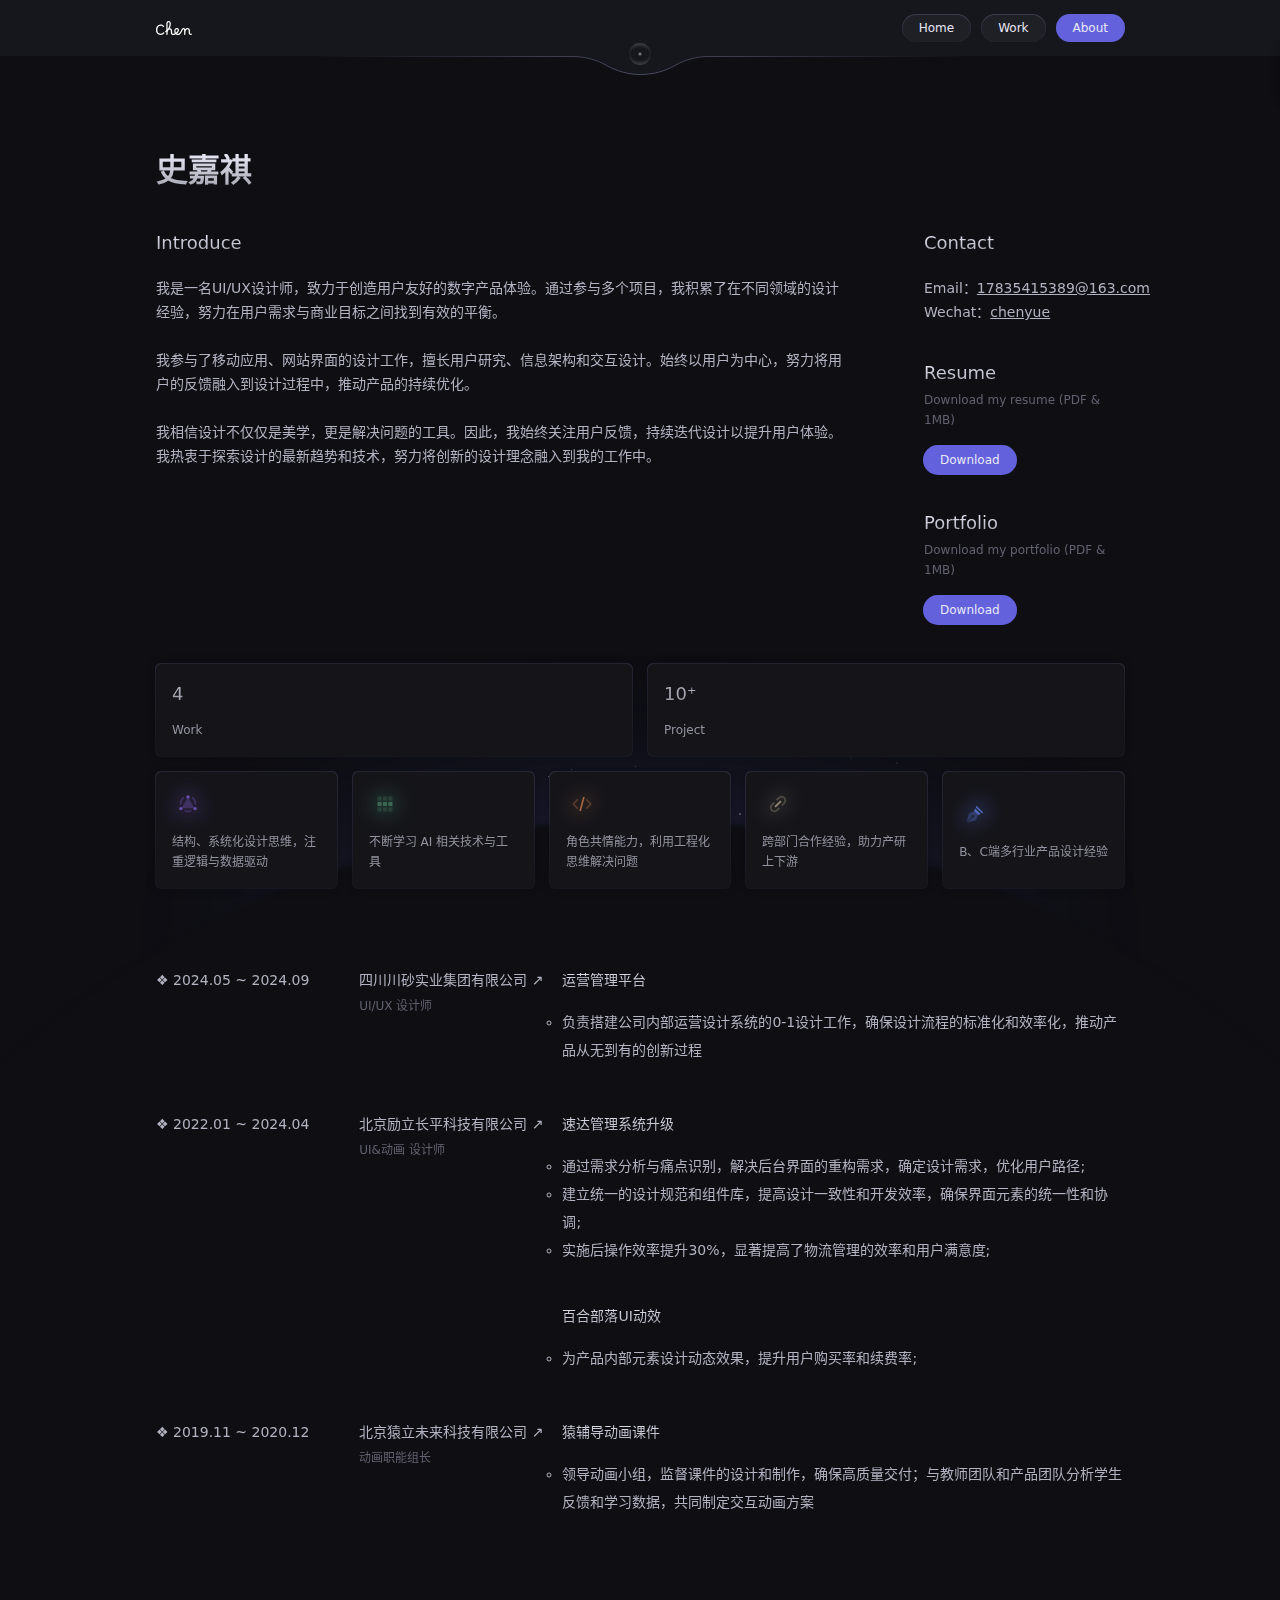
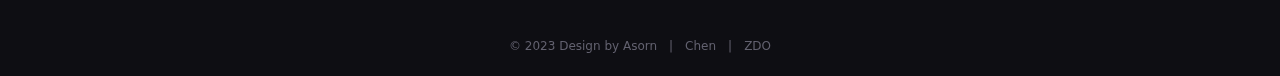
==== about.html @ e9e3e83e "test" ====
<!DOCTYPE html>
<html lang="zh-CN">
<head>
    <meta charset="UTF-8">
    <meta name="viewport" content="width=device-width, initial-scale=1.0">
    <title>Chen - About Me</title>
    <link rel="stylesheet" href="./css/style.min.css">
    <link rel="shortcut icon" href="./assets/public/favicon.svg"/>
</head>
<body>
    <div class="head">
        <div class="main">
            <a href="./index.html" class="logo"><img src="./assets/public/logo_text.svg"></a>
            <div class="menu">
                <li class="magical btn" onclick="window.location.href='./index.html'">Home</li>
                <li class="magical btn" onclick="window.location.href='./work.html'">Work</li>
                <li class="magical btn nav" onclick="window.location.href='./about.html'">About</li>
            </div>
            <div class="menu" id="menu-expand">
                <li class="magical btn skin" id="menu-expand-child"><i class="icon menu-icon"></i></li>
            </div>
            <div id="menu-panel">
                <div class="menu-panel-content">
                    <li class="magical btn" onclick="window.location.href='./index.html'">Home</li>
                    <li class="magical btn" onclick="window.location.href='./work.html'">Work</li>
                    <li class="magical btn nav" onclick="window.location.href='./about.html'">About</li>
                </div>
            </div>
        </div>
        <blockquote><img src="./assets/public/logo.svg"></blockquote>
    </div>
    <div class="about">
        <div class="about-top">
            <div class="about-name">史嘉祺</div>
            <div class="about-info">
                <div class="about-info-left">
                    <div class="about-info-title">Introduce</div>
                    <div class="introduce-desc">
                        我是一名UI/UX设计师，致力于创造用户友好的数字产品体验。通过参与多个项目，我积累了在不同领域的设计经验，努力在用户需求与商业目标之间找到有效的平衡。<br><br>
                        我参与了移动应用、网站界面的设计工作，擅长用户研究、信息架构和交互设计。始终以用户为中心，努力将用户的反馈融入到设计过程中，推动产品的持续优化。<br><br>
                        我相信设计不仅仅是美学，更是解决问题的工具。因此，我始终关注用户反馈，持续迭代设计以提升用户体验。我热衷于探索设计的最新趋势和技术，努力将创新的设计理念融入到我的工作中。 
                    </div>
                </div>
                <div class="about-info-right">
                    <div class="contact">
                        <div class="about-info-title">Contact</div>
                        <div class="contact-desc">
                            <div class="list">
                                <div class="list-label">Email：</div>
                                <div href="javascript:" class="list-value" id="email" tabindex="0" role="button"  title="点击复制邮箱">
                                    <a id="emailCopied">17835415389@163.com</a>
                                </div>
                                <span class="list-value copied">copied&nbsp;✓</span>
                            </div>
                            <div class="list">
                                <div class="list-label">Wechat：</div>
                                <div class="list-value">
                                    <a class="tooltip">chenyue
                                        <div class="tooltip-box">
                                            <img src="./assets/about/wechat.png">
                                        </div>
                                    </a>
                                </div>
                            </div>
                        </div>
                    </div>
                    <div class="resume">
                        <div class="about-info-title resume-title">Resume</div>
                        <div class="resume-desc">
                            <div class="resume-desc-helptext">Download my resume (PDF & 1MB)</div>
                            <div class="magical resume-btn"><a href="https://www.yuque.com/office/yuque/0/2024/pdf/12375012/1733299269743-a1bfbe8f-0657-4667-ba81-f5ae57a05ada.pdf?from=https%3A%2F%2Fwww.yuque.com%2Falison-cy5he%2Fao4okn%2Frye5r9c180eorf5e%2Fedit" target="_blank">Download</a></div>
                        </div>
                    </div>
                    <div class="resume">
                        <div class="about-info-title resume-title">Portfolio</div>
                        <div class="resume-desc">
                            <div class="resume-desc-helptext">Download my portfolio (PDF & 1MB)</div>
                            <div class="magical resume-btn"><a href="https://www.yuque.com/alison-cy5he/ao4okn/mdppoc4ewge6hq8s" target="_blank">Download</a></div>
                        </div>
                    </div>
                </div>
            </div>
        </div>
        <div class="about-middle">
            <div class="power">
                <div class="list-00">
                    <div class="magical power-card-number">
                        <a>
                            <div class="card-title">4</div>
                            <div class="card-text">Work</div>
                        </a>
                    </div>
                    <div class="magical power-card-number">
                        <a>
                            <div class="card-title">10⁺</div>
                            <div class="card-text">Project</div>
                        </a>
                    </div>
                </div>
                <div class="list-01">
                    <div class="magical power-card">
                        <a>
                            <div class="card-img" style="background-image: url('./assets/about/abstract.svg')"></div>
                            <div class="card-text">结构、系统化设计思维，注重逻辑与数据驱动</div>
                        </a>
                    </div>
                    <div class="magical power-card">
                        <a>
                            <div class="card-img" style="background-image: url('./assets/about/menu.svg')"></div>
                            <div class="card-text">不断学习 AI 相关技术与工具</div>
                        </a>
                    </div>
                    <div class="magical power-card">
                        <a>
                            <div class="card-img" style="background-image: url('./assets/about/code.svg')"></div>
                            <div class="card-text">角色共情能力，利用工程化思维解决问题</div>
                        </a>
                    </div>
                    <div class="magical power-card">
                        <a>
                            <div class="card-img" style="background-image: url('./assets/about/pin.svg')"></div>
                            <div class="card-text">跨部门合作经验，助力产研上下游</div>
                        </a>
                    </div>
                    <div class="magical power-card">
                        <a>
                            <div class="card-img" style="background-image: url('./assets/about/pen.svg')"></div>
                            <div class="card-text">B、C端多行业产品设计经验</div>
                        </a>
                    </div>
                </div>
            </div>
        </div>
        <div class="about-bottom">
            <div class="experience">
                <div class="item">
                    <div class="time">❖ 2024.05 ~ 2024.09</div>
                    <div class="name">
                        <div class="company"><a href="https://asorn.cn/" target="_blank">四川川砂实业集团有限公司 ↗</a></div>
                        <div class="job">UI/UX 设计师</div>
                    </div>
                    <div class="project-experience">
                        <div class="item">
                            <div class="title">运营管理平台</div>
                            <div class="desc">
                                <ul>
                                    <li>负责搭建公司内部运营设计系统的0-1设计工作，确保设计流程的标准化和效率化，推动产品从无到有的创新过程</li>
                                </ul>
                            </div>
                        </div>
                    </div>
                </div>
                <div class="item">
                    <div class="time">❖ 2022.01 ~ 2024.04</div>
                    <div class="name">
                        <div class="company"><a href="https://asorn.cn/" target="_blank">北京励立长平科技有限公司 ↗</a></div>
                        <div class="job">UI&动画 设计师</div>
                    </div>
                    <div class="project-experience">
                        <div class="item">
                            <div class="title">速达管理系统升级</div>
                            <div class="desc">
                                <ul>
                                    <li>通过需求分析与痛点识别，解决后台界面的重构需求，确定设计需求，优化用户路径;</li>
                                    <li>建立统一的设计规范和组件库，提高设计一致性和开发效率，确保界面元素的统一性和协调;</li>
                                    <li>实施后操作效率提升30%，显著提高了物流管理的效率和用户满意度;</li>
                                </ul>
                            </div>
                        </div>
                        <div class="item">
                            <div class="title">百合部落UI动效</div>
                            <div class="desc">
                                <ul>
                                    <li>为产品内部元素设计动态效果，提升用户购买率和续费率;</li>
                                </ul>
                            </div>
                        </div>
                    </div>
                </div>
                <div class="item">
                    <div class="time">❖ 2019.11 ~ 2020.12</div>
                    <div class="name">
                        <div class="company"><a href="https://asorn.cn/" target="_blank">北京猿立未来科技有限公司 ↗</a></div>
                        <div class="job">动画职能组长</div>
                    </div>
                    <div class="project-experience">
                        <div class="item">
                            <div class="title">猿辅导动画课件</div>
                            <div class="desc">
                                <ul>
                                    <li>领导动画小组，监督课件的设计和制作，确保高质量交付；与教师团队和产品团队分析学生反馈和学习数据，共同制定交互动画方案</li>
                                </ul>
                            </div>
                        </div>
                    </div>
                </div>
            </div>
        </div>
    </div>
    <div class="footer">
        <div class="copyright">
            <div>© 2023 Design by Asorn</div>
            <span>|</span>
            <div class="fillings">
                <a href="https://asorn.cn/" target="_blank">Chen</a>
            </div>
            <span>|</span>
            <div class="friends">
                <a href="https://zdo.fun/" target="_blank">ZDO</a>
            </div>
        </div>
    </div>
    <div class="widget">
        <div class="shape-light"></div>
        <div class="shape-star">
            <div class="rising-stars rising-stars-visible">
                <div style="height:1px;width:1px"></div>
                <div style="height:2px;width:2px"></div>
                <div style="height:1px;width:1px"></div>
            </div>
        </div>
        <div class="shape-earth"></div>
    </div>
</body>
<script src="./js/main.min.js"></script>
</html>
---- css/style.min.css ----
@media screen and (max-width: 768px){.about-info{flex-direction:column}.list-00,.list-01{grid-template-columns:1fr 1fr !important}.about-bottom .experience .item{grid-template-columns:none !important;grid-template-rows:1fr !important}.blog-left{display:none}.menu{display:none !important}#menu-expand{display:block !important}.hello::after{width:320px !important;height:320px !important}}@media screen and (min-width: 769px){#menu-panel{left:100vw !important}}*{border:0;margin:0;padding:0;box-sizing:border-box;list-style:none;font-size:12px;text-decoration:unset}body{background-color:#0E0E13;color:#E8E8F6;font-family:Roboto, system-ui, -apple-system, "Segoe UI", "Helvetica Neue", Arial, "Liberation Sans", sans-serif, "Apple Color Emoji", "Segoe UI Emoji", "Segoe UI Symbol", "Noto Color Emoji";-webkit-font-smoothing:antialiased;overflow-x:hidden}.icon{font-size:0}.icon.dark::before{content:url(../assets/public/skin_light.svg)}.icon.menu-icon::before{content:url(../assets/public/menu_icon.svg)}.magical{--circle-size:600px;--inset:1px;--border:6px;position:relative;display:flex;align-items:center;justify-content:center;border-radius:var(--border);background-color:#0E0E13}.magical::before,.magical::after{content:'';position:absolute;width:calc(100% + var(--inset)*2);height:calc(100% + var(--inset)*2);border-radius:var(--border);inset:calc(0 - var(--inset))}.magical::before{background:radial-gradient(var(--circle-size) circle at var(--mouse-x) var(--mouse-y), rgba(255,255,255,0.3), transparent 40%);z-index:-1}.magical::after{background:linear-gradient(180deg, rgba(78,78,100,0.48) 0%, rgba(78,78,100,0.2) 100%);z-index:-2}.magical .show{width:100%;height:100%;position:absolute;border-radius:var(--border);opacity:0;pointer-events:none;background:radial-gradient(var(--circle-size) circle at var(--mouse-x) var(--mouse-y), rgba(255,255,255,0.01), transparent 40%)}.btn{--border:9999px;background-image:radial-gradient(var(--circle-size) circle at var(--mouse-x) var(--mouse-y), rgba(255,255,255,0.06), transparent 40%)}.btn::before{background:radial-gradient(var(--circle-size) circle at var(--mouse-x) var(--mouse-y), rgba(255,255,255,0.4), transparent 40%)}.btn::after{background:linear-gradient(180deg, rgba(78,78,100,0.68) 0%, rgba(78,78,100,0.2) 100%)}.head{position:fixed;padding:0 40px;width:100%;--height:56px;height:var(--height);display:flex;justify-content:center;align-items:center;--mw:968px;background:rgba(25,25,32,0.8);backdrop-filter:blur(4px);flex-direction:column;z-index:100}.head .main{width:100%;display:flex;justify-content:space-between;align-items:center;max-width:var(--mw)}.head .logo{height:20px}.head #menu-expand{display:none}.head #menu-expand.active{pointer-events:none}.head #menu-expand.active+#menu-panel{left:40px}.head #menu-expand>.menu-icon{transition:transform .5s}.head #menu-expand .active #menu-expand>.menu-icon{transform:rotate(45deg)}@keyframes goOut{0%{left:40px}100%{left:100vw}}.head .menu{display:flex;gap:12px}.head .menu li{--circle-size:100px;border-radius:9999px;padding:6px 16px;cursor:pointer;background-color:#1F1F26;transition:.3s background ease-in-out}.head .menu li.nav,.head .menu li.nav::before{background-color:#6361DC}.head .menu .skin{width:14px;padding:6px 13px}.head #menu-panel{width:calc(100vw - 80px);position:absolute;top:44px;left:100vw;padding:16px 24px;background:rgba(25,25,32,0.96);backdrop-filter:blur(4px);border-radius:6px;box-shadow:0px 0px 8px 0px rgba(10,10,14,0.4);z-index:101}.head #menu-panel .menu-panel-content{display:flex;flex-direction:row;flex-wrap:wrap;justify-content:flex-end;gap:16px}.head #menu-panel .menu-panel-content li{--circle-size:100px;border-radius:9999px;padding:6px 16px;cursor:pointer;background-color:#1F1F26;transition:.3s background ease-in-out}.head #menu-panel .menu-panel-content li.nav,.head #menu-panel .menu-panel-content li.nav::before{background-color:#6361DC}.head blockquote{position:absolute;inset:calc(20px + var(--height)) 0 0;font-size:0;width:100%;display:flex;align-items:flex-end;justify-content:center}.head blockquote::after{content:'';position:absolute;bottom:0;left:0;right:0;height:20px;background:url("../assets/public/head_bottom_line.svg") no-repeat center top;z-index:-1}.head blockquote img{margin-bottom:10px;animation:rotate 6s linear infinite}@keyframes rotate{0%{transform:rotate(0deg)}100%{transform:rotate(360deg)}}.footer{padding:60px 40px 20px 40px;font-size:12px;line-height:20px;color:#62616F}.footer .copyright{display:flex;justify-content:center;align-items:center;--mw:968px;gap:12px}.footer .copyright .main{width:100%;display:flex;justify-content:space-between;align-items:center;max-width:var(--mw)}.footer .copyright a{transition:color .15s ease-in;color:#62616F}.footer .copyright a:hover{color:#6361DC}.footer .copyright .friends{display:flex;justify-content:center;align-items:center;--mw:968px;gap:8px}.footer .copyright .friends .main{width:100%;display:flex;justify-content:space-between;align-items:center;max-width:var(--mw)}.widget{display:flex;justify-content:center;align-items:center;--mw:968px}.widget .main{width:100%;display:flex;justify-content:space-between;align-items:center;max-width:var(--mw)}.widget .shape-light{z-index:-99;position:fixed;bottom:-180px;width:600px;height:200px;border-radius:9999px;background:rgba(99,97,220,0.4);filter:blur(100px)}.widget .shape-star{position:fixed;z-index:-98;bottom:0;height:150px;width:var(--mw);-webkit-mask-image:linear-gradient(180deg, rgba(217,217,217,0) 0%, rgba(217,217,217,0.8) 25%, #d9d9d9 50%, rgba(217,217,217,0.8) 75%, rgba(217,217,217,0) 100%);mask-image:linear-gradient(180deg, rgba(217,217,217,0) 0%, rgba(217,217,217,0.8) 25%, #d9d9d9 50%, rgba(217,217,217,0.8) 75%, rgba(217,217,217,0) 100%);-webkit-mask-size:cover;mask-size:cover}@keyframes risingStarsAnination{0%{transform:translateZ(0) translateY(0)}to{transform:translateZ(0) translateY(-2000px)}}.widget .shape-star .rising-stars{opacity:.7;pointer-events:none}.widget .shape-star .rising-stars div{background:transparent;border-radius:50%}.widget .shape-star .rising-stars div:nth-child(1){animation-duration:100s !important;box-shadow:136px 13273px #fff,347px 1735px #fff,813px 1674px #fff,1949px 440px #fff,1440px 41px #fff,437px 1122px #fff,406px 430px #fff,1014px 25px #fff,1330px 1616px #fff,1636px 1496px #fff,1358px 800px #fff,48px 857px #fff,900px 1821px #fff,906px 1975px #fff,832px 163px #fff,1911px 1480px #fff,576px 523px #fff,783px 1435px #fff,738px 1712px #fff,1822px 193px #fff,1168px 1172px #fff,480px 687px #fff,798px 337px #fff,1747px 824px #fff,1296px 1690px #fff,1277px 1786px #fff,1941px 1271px #fff,1925px 784px #fff,400px 1302px #fff,112px 882px #fff,1008px 1624px #fff,55px 1604px #fff,1143px 1555px #fff,1354px 1344px #fff,1687px 601px #fff,651px 617px #fff,984px 1737px #fff,505px 1689px #fff,634px 1460px #fff,770px 827px #fff,315px 833px #fff,192px 1677px #fff,1324px 580px #fff,1862px 1217px #fff,157px 1255px #fff,1265px 1949px #fff,259px 482px #fff,1925px 39px #fff,1823px 1401px #fff,172px 1227px #fff,1120px 662px #fff,621px 681px #fff,959px 1389px #fff,370px 367px #fff,1629px 754px #fff,117px 756px #fff,415px 19px #fff,1158px 1227px #fff,36px 322px #fff,315px 1172px #fff,1156px 1010px #fff,758px 828px #fff,1576px 1585px #fff,725px 1487px #fff,1987px 1199px #fff,832px 827px #fff,1162px 92px #fff,103px 1868px #fff,588px 198px #fff,695px 984px #fff,1256px 1513px #fff,29px 924px #fff,1991px 1022px #fff,317px 932px #fff,114px 1610px #fff,1073px 1420px #fff,1161px 1045px #fff,684px 312px #fff,250px 419px #fff,151px 76px #fff,1228px 400px #fff,1381px 202px #fff,1210px 207px #fff,951px 1633px #fff,1585px 1768px #fff,1187px 1462px #fff,231px 1455px #fff,1457px 1778px #fff,1604px 75px #fff,1952px 1575px #fff,1870px 10px #fff,1240px 1824px #fff,591px 554px #fff,1696px 112px #fff,1618px 662px #fff,860px 1971px #fff,899px 1140px #fff,1334px 285px #fff,1051px 732px #fff,267px 1737px #fff,1363px 965px #fff,1829px 1718px #fff,1966px 1063px #fff,979px 1908px #fff,1654px 1085px #fff,416px 1055px #fff,1758px 576px #fff,1604px 720px #fff,840px 143px #fff,852px 1385px #fff,411px 1808px #fff,992px 28px #fff,1461px 122px #fff,1110px 671px #fff,221px 1734px #fff,1886px 1139px #fff,1963px 1765px #fff,406px 456px #fff,461px 1710px #fff,524px 1305px #fff,905px 1265px #fff,731px 126px #fff,1748px 186px #fff,759px 1511px #fff,1502px 1174px #fff,163px 1326px #fff,1236px 416px #fff,963px 1543px #fff,509px 373px #fff,1965px 942px #fff,1621px 1614px #fff,211px 515px #fff,1064px 990px #fff,475px 715px #fff,1977px 366px #fff,1480px 1801px #fff,693px 701px #fff,944px 628px #fff,1870px 1324px #fff,1745px 442px #fff,753px 1087px #fff,1639px 620px #fff,1838px 1570px #fff,1945px 1028px #fff,1692px 1037px #fff,276px 440px #fff,668px 1787px #fff,440px 1541px #fff,1493px 199px #fff,1930px 1584px #fff,1856px 700px #fff,1161px 682px #fff,1671px 664px #fff,286px 1182px #fff,1933px 1388px #fff,743px 1367px #fff,849px 1823px #fff,136px 25px #fff,568px 102px #fff,659px 687px #fff,27px 211px #fff,1980px 602px #fff,383px 176px #fff,1124px 470px #fff,1143px 100px #fff,1744px 1751px #fff,689px 614px #fff,596px 1867px #fff,710px 883px #fff,637px 202px #fff,1372px 962px #fff,1595px 1650px #fff,1491px 1428px #fff,873px 235px #fff,1127px 582px #fff,700px 140px #fff,1470px 1395px #fff,1133px 1532px #fff,1736px 1749px #fff,1841px 228px #fff,529px 1790px #fff,1084px 1246px #fff,1365px 230px #fff,529px 304px #fff,528px 1689px #fff,1549px 1892px #fff,975px 1315px #fff,1924px 1909px #fff,423px 115px #fff,1198px 432px #fff,1081px 956px #fff,1890px 1360px #fff,872px 535px #fff,781px 630px #fff,1010px 197px #fff,651px 125px #fff,1569px 1159px #fff,233px 759px #fff,372px 139px #fff,742px 1233px #fff,302px 1514px #fff,1159px 879px #fff,1536px 213px #fff,1212px 49px #fff,897px 1653px #fff,1735px 765px #fff,1086px 410px #fff,609px 1933px #fff,127px 172px #fff,179px 1873px #fff,584px 299px #fff,861px 1050px #fff,400px 234px #fff,1401px 806px #fff,1086px 47px #fff,1735px 1844px #fff,1874px 1698px #fff,975px 720px #fff,164px 845px #fff,461px 66px #fff,894px 1102px #fff,151px 1968px #fff,258px 1303px #fff,366px 593px #fff,390px 1023px #fff,1296px 661px #fff,308px 285px #fff,554px 1926px #fff,1409px 527px #fff,1661px 316px #fff,101px 439px #fff,1051px 1323px #fff,1144px 1541px #fff,479px 16px #fff,1172px 911px #fff,1087px 1807px #fff,1699px 628px #fff,1859px 1056px #fff,571px 1977px #fff,137px 1578px #fff,906px 847px #fff,1071px 430px #fff,212px 323px #fff,353px 276px #fff,680px 316px #fff,1781px 1151px #fff,137px 1426px #fff,1270px 1679px #fff,696px 220px #fff,587px 184px #fff,704px 795px #fff,1646px 907px #fff,1546px 11px #fff,369px 1976px #fff,1199px 815px #fff,290px 913px #fff,159px 1921px #fff,955px 1406px #fff,748px 1132px #fff,1388px 1674px #fff,1390px 1925px #fff,961px 70px #fff,1015px 927px #fff,470px 64px #fff,1125px 684px #fff,615px 1839px #fff,1318px 1437px #fff,1338px 1130px #fff,295px 1857px #fff,1656px 1208px #fff,1550px 1250px #fff,595px 1523px #fff,943px 1812px #fff,976px 1048px #fff,175px 1883px #fff,641px 1066px #fff,1115px 758px #fff,1726px 1072px #fff,1403px 1085px #fff,1601px 935px #fff,221px 877px #fff,1318px 1484px #fff,1382px 1995px #fff,737px 1875px #fff,772px 1635px #fff,869px 1654px #fff,1179px 18px #fff,518px 695px #fff,691px 1963px #fff,1290px 1259px #fff,121px 1616px #fff,531px 1751px #fff,538px 968px #fff,1492px 1387px #fff,848px 1586px #fff,665px 1946px #fff,307px 984px #fff,593px 1790px #fff,282px 981px #fff,1383px 1886px #fff,1220px 1353px #fff,537px 1893px #fff,1228px 1085px #fff,1415px 532px #fff,660px 982px #fff,308px 1837px #fff,1644px 694px #fff,1137px 296px #fff,1010px 450px #fff,1405px 1366px #fff,1823px 1910px #fff,623px 1983px #fff,585px 716px #fff,1521px 888px #fff,334px 1235px #fff,989px 1957px #fff,1055px 1917px #fff,1012px 1921px #fff,502px 793px #fff,362px 394px #fff,437px 1451px #fff,49px 1224px #fff,1883px 326px #fff,235px 1679px #fff,355px 1148px #fff,204px 907px #fff,1405px 851px #fff,404px 986px #fff,126px 239px #fff,1311px 1960px #fff,1178px 804px #fff,692px 1467px #fff,523px 1043px #fff,259px 1128px #fff,940px 229px #fff,733px 590px #fff,845px 1397px #fff,64px 383px #fff,220px 1136px #fff,307px 48px #fff,1996px 1239px #fff,495px 322px #fff,1245px 1786px #fff,392px 26px #fff,1053px 835px #fff,68px 296px #fff,1165px 63px #fff,1992px 584px #fff,1947px 881px #fff,1012px 205px #fff,419px 1901px #fff,91px 667px #fff,558px 1692px #fff,129px 252px #fff,369px 428px #fff,241px 1865px #fff,289px 1345px #fff,1591px 1655px #fff,29px 585px #fff,489px 885px #fff,342px 307px #fff,589px 658px #fff,1069px 348px #fff,355px 690px #fff,1141px 483px #fff,299px 1211px #fff,217px 1040px #fff,266px 524px #fff,1151px 304px #fff,777px 1096px #fff,1166px 1726px #fff,1332px 819px #fff,986px 1727px #fff,87px 1949px #fff,1962px 83px #fff,133px 708px #fff,1603px 504px #fff,487px 1316px #fff,216px 863px #fff,877px 162px #fff,1234px 1181px #fff,1102px 1118px #fff,509px 475px #fff,621px 935px #fff,658px 589px #fff,665px 1606px #fff,878px 1542px #fff,864px 882px #fff,1070px 1310px #fff,1983px 1146px #fff,1673px 1885px #fff,1008px 351px #fff,1896px 494px #fff,1523px 1071px #fff,1424px 773px #fff,1077px 571px #fff,281px 602px #fff,19px 1135px #fff,852px 1826px #fff,1114px 1291px #fff,956px 257px #fff,1956px 1188px #fff,1779px 284px #fff,204px 613px #fff,1892px 1213px #fff,1787px 1914px #fff,1732px 695px #fff,1497px 375px #fff,1266px 1719px #fff,1668px 1242px #fff,931px 147px #fff,399px 1359px #fff,1626px 518px #fff,840px 1495px #fff,145px 926px #fff,924px 46px #fff,1907px 1649px #fff,953px 1435px #fff,1530px 373px #fff,320px 1346px #fff,1007px 581px #fff,897px 46px #fff,926px 1693px #fff,1187px 370px #fff,69px 939px #fff,64px 1548px #fff,66px 491px #fff,1871px 676px #fff,1240px 722px #fff,1223px 216px #fff,1743px 1566px #fff,1901px 1944px #fff,918px 583px #fff,285px 601px #fff,1303px 263px #fff,1156px 1288px #fff,1897px 61px #fff,463px 1533px #fff,98px 1153px #fff,1430px 1811px #fff,304px 651px #fff,722px 260px #fff,219px 1577px #fff,157px 112px #fff,1146px 1534px #fff,972px 230px #fff,529px 962px #fff,91px 947px #fff,410px 1245px #fff,1556px 586px #fff,591px 1038px #fff,1571px 892px #fff,236px 1129px #fff,976px 1915px #fff,903px 590px #fff,939px 521px #fff,697px 859px #fff,1192px 71px #fff,614px 366px #fff,1197px 1094px #fff,1433px 839px #fff,1689px 1700px #fff,1023px 1084px #fff,176px 1110px #fff,12px 830px #fff,1880px 1619px #fff,1914px 994px #fff,218px 987px #fff,1585px 517px #fff,1837px 502px #fff,1878px 1043px #fff,30px 837px #fff,1582px 1999px #fff,1698px 940px #fff,613px 266px #fff,1628px 29px #fff,1113px 180px #fff,239px 269px #fff,1903px 449px #fff,1788px 1095px #fff,51px 1761px #fff,421px 1073px #fff,353px 292px #fff,1612px 749px #fff,986px 601px #fff,450px 343px #fff,1386px 1341px #fff,204px 848px #fff,1527px 110px #fff,379px 1993px #fff,820px 1197px #fff,279px 1804px #fff,160px 1801px #fff,1475px 1135px #fff,1374px 1626px #fff,873px 1542px #fff,1637px 1435px #fff,470px 1761px #fff,628px 919px #fff,628px 574px #fff}.widget .shape-star .rising-stars div:nth-child(2){animation-duration:150s !important;box-shadow:1046px 2770px #fff,584px 202px #fff,195px 1038px #fff,84px 741px #fff,466px 961px #fff,192px 609px #fff,704px 571px #fff,1498px 1059px #fff,21px 1214px #fff,643px 408px #fff,848px 514px #fff,420px 1928px #fff,866px 698px #fff,1071px 119px #fff,1284px 570px #fff,907px 89px #fff,1990px 137px #fff,768px 1886px #fff,1602px 623px #fff,223px 255px #fff,1224px 1955px #fff,1216px 1001px #fff,817px 1781px #fff,1586px 684px #fff,221px 71px #fff,1885px 1713px #fff,1441px 15px #fff,1946px 1649px #fff,437px 1773px #fff,1831px 657px #fff,1230px 220px #fff,906px 1681px #fff,906px 184px #fff,1689px 859px #fff,1655px 564px #fff,1900px 1354px #fff,378px 1964px #fff,985px 1685px #fff,1357px 999px #fff,1518px 1502px #fff,1068px 338px #fff,920px 1753px #fff,1589px 1108px #fff,1212px 1920px #fff,199px 596px #fff,172px 67px #fff,1104px 797px #fff,682px 571px #fff,228px 1285px #fff,401px 751px #fff,558px 1703px #fff,1382px 736px #fff,463px 1746px #fff,579px 1384px #fff,208px 1771px #fff,290px 881px #fff,408px 1189px #fff,1024px 768px #fff,247px 282px #fff,1254px 1274px #fff,592px 1785px #fff,460px 914px #fff,275px 429px #fff,991px 93px #fff,1961px 429px #fff,998px 1797px #fff,1363px 1258px #fff,1387px 611px #fff,1850px 482px #fff,401px 482px #fff,899px 966px #fff,1424px 1844px #fff,1555px 1899px #fff,625px 506px #fff,41px 219px #fff,958px 1518px #fff,1894px 717px #fff,1207px 807px #fff,183px 614px #fff,1146px 467px #fff,349px 1521px #fff,587px 1330px #fff,940px 1640px #fff,1167px 1990px #fff,1728px 1870px #fff,88px 336px #fff,1326px 944px #fff,1103px 117px #fff,1531px 1508px #fff,588px 1497px #fff,1193px 1036px #fff,475px 345px #fff,775px 731px #fff,1189px 411px #fff,1657px 108px #fff,828px 1788px #fff,622px 357px #fff,1441px 1292px #fff,1332px 361px #fff,979px 376px #fff,504px 412px #fff,1470px 290px #fff,1422px 1637px #fff,911px 1694px #fff,1304px 1729px #fff,1378px 890px #fff,181px 1238px #fff,166px 1011px #fff,570px 823px #fff,1842px 771px #fff,1495px 189px #fff,324px 1077px #fff,850px 883px #fff,1718px 1273px #fff,1559px 215px #fff,425px 254px #fff,114px 1855px #fff,1425px 253px #fff,1327px 477px #fff,1644px 234px #fff,851px 1060px #fff,384px 1151px #fff,78px 433px #fff,269px 847px #fff,11px 1426px #fff,1583px 31px #fff,1067px 48px #fff,1532px 544px #fff,1418px 923px #fff,1609px 1733px #fff,96px 1597px #fff,1818px 421px #fff,1059px 181px #fff,156px 1830px #fff,1565px 11px #fff,989px 287px #fff,827px 459px #fff,1730px 1155px #fff,688px 939px #fff,694px 6px #fff,360px 1041px #fff,1230px 1560px #fff,1228px 1637px #fff,207px 460px #fff,1869px 627px #fff,69px 872px #fff,438px 154px #fff,217px 721px #fff,141px 678px #fff,606px 1622px #fff,1836px 1505px #fff,568px 1817px #fff,1692px 901px #fff,1726px 1257px #fff,272px 77px #fff,1327px 405px #fff,833px 628px #fff,974px 782px #fff,828px 1085px #fff,1516px 57px #fff,1432px 279px #fff,1308px 608px #fff,419px 1365px #fff,989px 1354px #fff,343px 557px #fff,1787px 1617px #fff,609px 281px #fff,397px 635px #fff,330px 1483px #fff,1039px 1891px #fff,623px 390px #fff,849px 1113px #fff,774px 1584px #fff,339px 1374px #fff,910px 294px #fff,348px 1997px #fff,961px 1571px #fff,108px 1103px #fff,761px 1908px #fff,1612px 1543px #fff,1978px 1013px #fff,1420px 170px #fff,250px 157px #fff,760px 804px #fff,503px 1240px #fff,913px 1425px #fff,694px 541px #fff,999px 1757px #fff,1792px 865px #fff,521px 1962px #fff,892px 1943px #fff,1266px 744px #fff,1315px 121px #fff,957px 1880px #fff,1387px 334px #fff,101px 132px #fff,760px 1557px #fff,1100px 112px #fff,879px 173px #fff,1712px 1707px #fff,888px 28px #fff,33px 1189px #fff,1316px 1591px #fff,254px 1751px #fff,494px 1485px #fff,1654px 782px #fff,1983px 693px #fff,754px 1919px #fff,1116px 85px #fff,1417px 634px #fff,343px 657px #fff,481px 1867px #fff,805px 1831px #fff,213px 1734px #fff,1305px 225px #fff,1158px 1852px #fff,1335px 1897px #fff,995px 514px #fff,1297px 1704px #fff,732px 25px #fff,1190px 1980px #fff,515px 1537px #fff,1675px 639px #fff,1693px 1862px #fff,417px 1885px #fff,1303px 1332px #fff,1422px 259px #fff,1176px 1403px #fff,1477px 980px #fff,1960px 461px #fff,99px 980px #fff,1139px 418px #fff,1357px 487px #fff,1009px 1329px #fff,293px 355px #fff,301px 464px #fff,222px 138px #fff,307px 265px #fff,989px 856px #fff,182px 1885px #fff,1064px 1909px #fff,885px 155px #fff,403px 166px #fff,1540px 1180px #fff,310px 1519px #fff,777px 496px #fff,664px 1389px #fff,1950px 758px #fff,63px 1412px #fff,1247px 1151px #fff,365px 60px #fff,1793px 502px #fff,533px 320px #fff,927px 766px #fff,206px 340px #fff,1261px 292px #fff,1908px 1564px #fff,99px 50px #fff,1693px 1858px #fff,641px 1034px #fff,1063px 453px #fff,1973px 163px #fff,712px 600px #fff,264px 1682px #fff,1686px 289px #fff,1305px 745px #fff,30px 349px #fff,649px 1772px #fff,1032px 141px #fff,204px 1345px #fff,46px 289px #fff,173px 466px #fff,1369px 1116px #fff,528px 196px #fff,1355px 1117px #fff,1344px 1192px #fff,220px 304px #fff,1816px 1984px #fff,1903px 683px #fff,389px 934px #fff,79px 1352px #fff,1317px 1295px #fff,1169px 1389px #fff,1061px 914px #fff,1777px 1736px #fff,1859px 286px #fff,1479px 569px #fff,930px 1613px #fff,1892px 682px #fff,867px 1193px #fff,40px 1606px #fff,624px 1860px #fff,1829px 1897px #fff,1891px 1944px #fff,1633px 1642px #fff,71px 627px #fff,1334px 1548px #fff,1461px 1437px #fff,220px 547px #fff,334px 907px #fff,1512px 34px #fff,789px 64px #fff,190px 1169px #fff,358px 22px #fff,438px 115px #fff,1576px 248px #fff,117px 836px #fff,957px 1773px #fff,213px 1553px #fff,1211px 1094px #fff,1768px 1569px #fff,541px 725px #fff,1027px 1196px #fff,996px 677px #fff,1406px 1504px #fff,707px 1457px #fff,1704px 445px #fff,1403px 1557px #fff,1743px 223px #fff,1866px 1923px #fff,1137px 762px #fff,1566px 1760px #fff,1289px 1717px #fff,1397px 634px #fff,1286px 516px #fff,1179px 1503px #fff,1143px 1306px #fff,489px 1107px #fff,1663px 145px #fff,1553px 1813px #fff,1611px 1558px #fff,969px 946px #fff,243px 25px #fff,518px 117px #fff,1510px 12px #fff,1461px 1296px #fff,453px 697px #fff,726px 1082px #fff,1727px 410px #fff,1242px 1258px #fff,1847px 1331px #fff,1746px 1023px #fff,972px 1887px #fff,704px 453px #fff,424px 993px #fff,1437px 797px #fff,1947px 235px #fff,916px 1060px #fff,1034px 1354px #fff,723px 1738px #fff,447px 1609px #fff,167px 780px #fff,462px 1224px #fff,704px 1676px #fff,1880px 495px #fff,665px 1497px #fff,773px 1221px #fff,471px 771px #fff,549px 221px #fff,846px 242px #fff,638px 300px #fff,75px 492px #fff,856px 1803px #fff,1605px 1288px #fff,740px 11px #fff,1009px 1229px #fff,650px 1734px #fff,565px 1651px #fff,1314px 949px #fff,852px 1135px #fff,1742px 360px #fff,512px 487px #fff,965px 1638px #fff,619px 1818px #fff,982px 838px #fff,36px 1269px #fff,14px 542px #fff,1913px 1614px #fff,1231px 1455px #fff,950px 1539px #fff,1599px 124px #fff,854px 661px #fff,45px 810px #fff,1098px 425px #fff,1088px 579px #fff,100px 673px #fff,1729px 1110px #fff,35px 507px #fff,435px 708px #fff,893px 127px #fff,953px 1523px #fff,1067px 1352px #fff,1806px 376px #fff,738px 1173px #fff,676px 1910px #fff,405px 805px #fff,1289px 1838px #fff,1794px 677px #fff,1727px 1763px #fff,729px 181px #fff,417px 1509px #fff,402px 867px #fff,1047px 1577px #fff,1748px 619px #fff,815px 156px #fff,1668px 13px #fff,285px 1014px #fff,499px 1355px #fff,384px 819px #fff,364px 1484px #fff,968px 534px #fff,1935px 1915px #fff,662px 870px #fff,1837px 1960px #fff,1063px 1369px #fff,388px 271px #fff,1406px 1113px #fff,1909px 897px #fff,506px 101px #fff,680px 1579px #fff,1908px 1476px #fff,1065px 1308px #fff,892px 1806px #fff,1303px 1738px #fff,1112px 935px #fff,1112px 354px #fff,799px 1222px #fff,1131px 1922px #fff,341px 1281px #fff,744px 298px #fff,1519px 698px #fff,934px 1143px #fff,989px 584px #fff,1250px 161px #fff,49px 1336px #fff,1154px 1944px #fff,260px 1720px #fff,243px 963px #fff,1336px 834px #fff,1373px 578px #fff,1624px 146px #fff,493px 141px #fff,991px 1986px #fff,715px 465px #fff,1380px 373px #fff,1134px 284px #fff,1469px 1534px #fff,1074px 1672px #fff,836px 1225px #fff,1115px 1213px #fff,500px 509px #fff,350px 817px #fff,1352px 1204px #fff,530px 786px #fff,53px 906px #fff,414px 601px #fff,977px 552px #fff,447px 196px #fff,67px 548px #fff,837px 399px #fff,1786px 792px #fff,1681px 1843px #fff,1695px 847px #fff,726px 768px #fff,667px 1145px #fff,382px 395px #fff,502px 1182px #fff,1930px 100px #fff,492px 1356px #fff,221px 977px #fff,998px 848px #fff,482px 531px #fff,497px 239px #fff,1795px 681px #fff,1721px 1218px #fff,521px 349px #fff,1573px 1747px #fff,294px 1103px #fff,39px 235px #fff,1502px 1754px #fff,1918px 1587px #fff,1448px 604px #fff,583px 62px #fff,790px 1923px #fff,510px 344px #fff,165px 1091px #fff,1474px 1639px #fff,1577px 1452px #fff,1017px 99px #fff,1547px 679px #fff,852px 1216px #fff,83px 1818px #fff,1240px 1423px #fff,1122px 1475px #fff,418px 230px #fff,1989px 1326px #fff,1828px 1633px #fff,1412px 373px #fff,685px 1113px #fff,1909px 1468px #fff;opacity:.5}.widget .shape-star .rising-stars div:nth-child(3){animation-duration:200s !important;box-shadow:1858px 10327px #fff,1161px 1700px #fff,271px 1050px #fff,1378px 1738px #fff,1479px 1467px #fff,1866px 1558px #fff,802px 12px #fff,1322px 341px #fff,1593px 1458px #fff,1500px 710px #fff,1933px 1717px #fff,487px 1255px #fff,1547px 240px #fff,1460px 931px #fff,1725px 1308px #fff,69px 335px #fff,802px 1969px #fff,1621px 1871px #fff,1553px 113px #fff,1166px 124px #fff,1987px 79px #fff,180px 1271px #fff,466px 765px #fff,129px 1528px #fff,73px 117px #fff,1836px 1944px #fff,335px 125px #fff,145px 364px #fff,1864px 1974px #fff,525px 559px #fff,865px 876px #fff,1097px 828px #fff,1544px 1001px #fff,1362px 411px #fff,1218px 312px #fff,185px 1270px #fff,1273px 493px #fff,1241px 1593px #fff,1410px 1164px #fff,398px 1009px #fff,1700px 570px #fff,1985px 937px #fff,706px 958px #fff,651px 1650px #fff,765px 1675px #fff,1557px 316px #fff,779px 1365px #fff,1150px 581px #fff,251px 1600px #fff,1244px 906px #fff,912px 1051px #fff,733px 1393px #fff,1081px 847px #fff,592px 420px #fff,1820px 736px #fff,912px 807px #fff,1925px 711px #fff,1862px 1277px #fff,985px 1024px #fff,162px 1318px #fff,1714px 559px #fff,1588px 1205px #fff,763px 955px #fff,1760px 1228px #fff,756px 1980px #fff,1119px 382px #fff,1887px 1961px #fff,1869px 798px #fff,1105px 800px #fff,1110px 1166px #fff,1669px 1354px #fff,1014px 128px #fff,290px 692px #fff,1666px 102px #fff,249px 559px #fff,1874px 1811px #fff,1998px 1676px #fff,1728px 1882px #fff,1730px 736px #fff,890px 426px #fff,1388px 1047px #fff,701px 374px #fff,1542px 1736px #fff,781px 163px #fff,791px 809px #fff,1649px 438px #fff,1094px 1475px #fff,241px 382px #fff,1632px 1472px #fff,62px 1676px #fff,1154px 909px #fff,501px 1121px #fff,886px 526px #fff,1587px 1752px #fff,1247px 131px #fff,1800px 242px #fff,590px 1059px #fff,837px 1819px #fff,281px 1355px #fff,161px 1898px #fff,1465px 371px #fff,1578px 823px #fff,877px 1360px #fff,276px 1713px #fff,296px 522px #fff,804px 173px #fff,1793px 617px #fff,1622px 1824px #fff,237px 1068px #fff,1933px 545px #fff,1543px 1870px #fff,884px 578px #fff,125px 250px #fff,986px 882px #fff,1400px 1211px #fff,570px 1508px #fff,1449px 115px #fff,726px 914px #fff,1499px 1532px #fff,1308px 968px #fff,1876px 630px #fff,843px 606px #fff,144px 1085px #fff,878px 1315px #fff,1779px 1571px #fff,1145px 1510px #fff,1368px 1857px #fff,852px 627px #fff,1680px 641px #fff,1652px 1798px #fff,1303px 1056px #fff,1391px 45px #fff,365px 972px #fff,1031px 1860px #fff,1806px 1213px #fff,1249px 233px #fff,1126px 1513px #fff,1921px 1055px #fff,1490px 1176px #fff,641px 1781px #fff,1640px 854px #fff,542px 1083px #fff,106px 679px #fff,1423px 857px #fff,1254px 781px #fff,1775px 950px #fff,681px 239px #fff,756px 478px #fff,1199px 973px #fff,346px 1704px #fff,421px 911px #fff,339px 1168px #fff,586px 1762px #fff,801px 274px #fff,1901px 1693px #fff,914px 1706px #fff,976px 1023px #fff,787px 802px #fff,1057px 1614px #fff,438px 173px #fff,56px 1526px #fff,258px 1960px #fff,1756px 4px #fff,434px 1702px #fff,1590px 1362px #fff,607px 1053px #fff,1510px 1225px #fff,683px 262px #fff,184px 1205px #fff,1579px 891px #fff,131px 1755px #fff,1929px 761px #fff,1867px 1152px #fff,1875px 280px #fff,271px 1683px #fff,671px 1224px #fff,1836px 1011px #fff,1323px 1211px #fff,1149px 1503px #fff,57px 1496px #fff,149px 647px #fff,1927px 142px #fff,381px 1755px #fff,265px 1660px #fff,322px 1161px #fff,946px 304px #fff,1616px 1035px #fff,1283px 1371px #fff,1232px 1532px #fff,1869px 387px #fff,1101px 1882px #fff,1428px 1762px #fff,1666px 620px #fff,444px 739px #fff,1525px 1091px #fff,1372px 1186px #fff,1733px 898px #fff,1076px 72px #fff,538px 1382px #fff,424px 1995px #fff,571px 526px #fff,412px 521px #fff,1372px 564px #fff,1358px 1203px #fff,1427px 689px #fff,1599px 1873px #fff,589px 384px #fff,855px 739px #fff,1431px 1233px #fff,983px 1877px #fff,1174px 1911px #fff,1194px 337px #fff,206px 865px #fff,621px 423px #fff,934px 1528px #fff,853px 1336px #fff,722px 1341px #fff,1806px 1361px #fff,1077px 281px #fff,1298px 79px #fff,258px 389px #fff,666px 560px #fff,1898px 1083px #fff,869px 1141px #fff,345px 1500px #fff,1025px 1327px #fff,1953px 302px #fff,1709px 773px #fff,1565px 467px #fff,1937px 55px #fff,435px 510px #fff,833px 271px #fff,711px 1105px #fff,121px 1869px #fff,1934px 948px #fff,175px 387px #fff,899px 1971px #fff,1784px 1443px #fff,1080px 1296px #fff,1733px 1938px #fff,677px 949px #fff,998px 1514px #fff,455px 1734px #fff,318px 574px #fff,140px 84px #fff,1555px 1854px #fff,1244px 471px #fff,874px 1216px #fff,1590px 358px #fff,1251px 1027px #fff,855px 1210px #fff,540px 1026px #fff,1035px 1680px #fff,814px 1264px #fff,1852px 974px #fff,757px 1443px #fff,836px 22px #fff,1477px 1364px #fff,92px 1002px #fff,114px 1147px #fff,748px 1621px #fff,1293px 1083px #fff,1222px 40px #fff,1870px 210px #fff,943px 1762px #fff,340px 785px #fff,916px 1916px #fff,1993px 1791px #fff,1811px 556px #fff,1839px 1073px #fff,1193px 331px #fff,613px 35px #fff,1858px 1384px #fff,1730px 1678px #fff,1379px 787px #fff,1312px 73px #fff,231px 1475px #fff,903px 939px #fff,1037px 801px #fff,853px 631px #fff,1256px 861px #fff,1329px 685px #fff,1078px 115px #fff,229px 876px #fff,667px 1493px #fff,418px 674px #fff,558px 1881px #fff,1745px 633px #fff,1677px 676px #fff,1407px 616px #fff,1874px 67px #fff,276px 1509px #fff,1757px 543px #fff,280px 249px #fff,1738px 609px #fff,1908px 23px #fff,1677px 580px #fff,32px 1763px #fff,32px 447px #fff,1702px 1504px #fff,1190px 1477px #fff,215px 82px #fff,327px 407px #fff,1559px 1114px #fff,933px 668px #fff,451px 621px #fff,1929px 846px #fff,32px 774px #fff,1956px 1642px #fff,1475px 1964px #fff,676px 1033px #fff,1810px 1514px #fff,1518px 1712px #fff,1436px 1851px #fff,523px 1439px #fff,374px 1219px #fff,609px 1850px #fff,1515px 1935px #fff,54px 775px #fff,1775px 1760px #fff,638px 1563px #fff,319px 560px #fff,1624px 180px #fff,156px 879px #fff,997px 296px #fff,1015px 1008px #fff,1003px 1273px #fff,1916px 585px #fff,729px 692px #fff,576px 742px #fff,346px 1712px #fff,1632px 1017px #fff,1820px 1786px #fff,529px 1067px #fff,1641px 1899px #fff,1034px 1776px #fff,936px 1016px #fff,1372px 1163px #fff,1877px 117px #fff,1400px 1800px #fff,855px 1426px #fff,1333px 1970px #fff,686px 628px #fff,1594px 1839px #fff,1025px 475px #fff,103px 738px #fff,1984px 632px #fff,1471px 1777px #fff,761px 1601px #fff,1892px 277px #fff,1134px 1234px #fff,1811px 198px #fff,87px 704px #fff,1651px 1976px #fff,52px 1767px #fff,704px 1337px #fff,802px 191px #fff,1558px 1521px #fff,561px 1204px #fff,693px 921px #fff,97px 1563px #fff,855px 1409px #fff,458px 250px #fff,144px 1721px #fff,1783px 863px #fff,1595px 691px #fff,345px 308px #fff,1528px 1854px #fff,989px 130px #fff,1325px 1593px #fff,206px 749px #fff,836px 1724px #fff,1278px 208px #fff,232px 829px #fff,199px 638px #fff,1519px 215px #fff,14px 69px #fff,1677px 1092px #fff,1894px 579px #fff,958px 408px #fff,105px 377px #fff,896px 1369px #fff,1793px 864px #fff,279px 987px #fff,1431px 636px #fff,1255px 1430px #fff,1169px 79px #fff,920px 227px #fff,1211px 721px #fff,535px 552px #fff,51px 332px #fff,933px 146px #fff,377px 1335px #fff,249px 63px #fff,1535px 535px #fff,457px 616px #fff,1722px 813px #fff,998px 1478px #fff,308px 1395px #fff,1860px 1153px #fff,146px 1334px #fff,1200px 1599px #fff,1758px 861px #fff,1676px 1494px #fff,344px 1423px #fff,1281px 1775px #fff,1617px 942px #fff,190px 660px #fff,1783px 399px #fff,1364px 1781px #fff,1439px 1725px #fff,146px 1650px #fff,1209px 656px #fff,1181px 938px #fff,1710px 72px #fff,1176px 757px #fff,219px 1728px #fff,1271px 353px #fff,471px 665px #fff,1212px 1531px #fff,1805px 1687px #fff,1225px 1591px #fff,107px 532px #fff,7px 1980px #fff,1366px 89px #fff,1276px 574px #fff,1200px 1144px #fff,1886px 924px #fff,665px 1543px #fff,1418px 55px #fff,1755px 1828px #fff,1626px 48px #fff,697px 1868px #fff,901px 1643px #fff,21px 1696px #fff,932px 1471px #fff,1468px 1972px #fff,1682px 1786px #fff,323px 332px #fff,1798px 1661px #fff,827px 1124px #fff,1790px 1828px #fff,1117px 219px #fff,364px 1082px #fff,808px 1877px #fff,1542px 1281px #fff,1929px 704px #fff,1867px 1408px #fff,1850px 1264px #fff,299px 199px #fff,413px 1414px #fff,117px 1574px #fff,1361px 61px #fff,746px 1194px #fff,1719px 1803px #fff,374px 155px #fff,140px 570px #fff,1797px 850px #fff,1540px 509px #fff,1278px 603px #fff,1520px 1385px #fff,805px 207px #fff,1977px 1386px #fff,1452px 1361px #fff,937px 38px #fff,1294px 1911px #fff,1898px 1002px #fff,657px 972px #fff,1050px 641px #fff,1072px 255px #fff,438px 638px #fff,261px 1056px #fff,620px 1078px #fff,558px 1957px #fff,1767px 1500px #fff,182px 565px #fff,565px 48px #fff,227px 504px #fff,1483px 371px #fff,693px 236px #fff,766px 317px #fff,1305px 669px #fff,885px 537px #fff,1935px 44px #fff,1391px 1152px #fff,220px 1369px #fff,654px 1800px #fff,1974px 264px #fff,1930px 959px #fff,1197px 1905px #fff,543px 1035px #fff,156px 1975px #fff,1828px 1156px #fff,319px 242px #fff,1657px 83px #fff,682px 879px #fff,1293px 1716px #fff,1561px 739px #fff,1365px 927px #fff,1753px 812px #fff;opacity:.3}.widget .shape-star .rising-stars-visible div{animation:risingStarsAnination linear infinite}.widget .shape-earth{position:fixed;z-index:-97;bottom:-1840px;width:1920px;height:1920px;border-radius:9999px;background:#0E0E13;filter:blur(2px)}.index{display:flex;justify-content:center;align-items:center;--mw:968px;flex-direction:column;padding:96px 40px 60px 40px}.index .main{width:100%;display:flex;justify-content:space-between;align-items:center;max-width:var(--mw)}.index .hello{display:flex;justify-content:center;align-items:center;--mw:968px;height:400px;width:100%;max-width:var(--mw);flex-direction:column}.index .hello .main{width:100%;display:flex;justify-content:space-between;align-items:center;max-width:var(--mw)}.index .hello .title{display:flex;justify-content:center;align-items:flex-start;gap:8px}.index .hello .title *{font-size:32px;font-weight:700}.index .hello .title .title-hi{font-size:32px;font-weight:700;background:linear-gradient(180deg, #E8E8F6 0%, rgba(232,232,246,0.72) 100%);background-clip:text;-webkit-background-clip:text;-webkit-text-fill-color:transparent}.index .hello .title .title-name{--bg:linear-gradient(90deg, #A29CD3 0%, #E8BFAC 100%);position:relative;background:var(--bg);background-clip:text;-webkit-background-clip:text;-webkit-text-fill-color:transparent}.index .hello .title .title-name:hover::after{content:'';position:absolute;inset:auto 0 0;width:100%;height:1px;background:var(--bg)}.index .hello .hello-desc{height:28px;color:#B3B3C1;font-size:16px;line-height:28px;font-weight:300;letter-spacing:1px;margin:24px 0 0 0}.index .hello::after{content:'';position:absolute;width:512px;height:512px;background-image:radial-gradient(circle at center, rgba(255,255,255,0.3) 1px, transparent 1px);background-size:8px 8px;mask-image:radial-gradient(at center, #fff, transparent 72%);-webkit-mask-image:radial-gradient(at center, #fff, transparent 72%);opacity:0.6;z-index:-1}.index .content-divider{display:flex;justify-content:center;align-items:center;--mw:968px;width:100%;max-width:var(--mw);height:1px;background-image:radial-gradient(circle at center, #4E4E64 1px, transparent 1px);background-size:6px 1px;background-repeat:repeat;mask-image:radial-gradient(at center, #fff, transparent 90%);-webkit-mask-image:radial-gradient(at center, #fff, transparent 90%)}.index .content-divider .main{width:100%;display:flex;justify-content:space-between;align-items:center;max-width:var(--mw)}.index .quickly-link{display:flex;justify-content:center;align-items:center;--mw:968px;flex-direction:column;padding-top:80px;width:100%;max-width:var(--mw)}.index .quickly-link .main{width:100%;display:flex;justify-content:space-between;align-items:center;max-width:var(--mw)}.index .quickly-link .title-hi{font-size:32px;font-weight:700;background:linear-gradient(180deg, #E8E8F6 0%, rgba(232,232,246,0.72) 100%);background-clip:text;-webkit-background-clip:text;-webkit-text-fill-color:transparent}.index .quickly-link .loader{margin:32px 0 48px 0;width:40px;height:8px;--c:#6361DC 90deg,#0E0E13 0;background:conic-gradient(from 135deg at top, var(--c)) 0 0,conic-gradient(from -45deg at bottom, var(--c)) 0 100%;background-size:calc(100%/4) 50%;background-repeat:repeat-x;animation:l12 2s infinite}@keyframes l12{60%,100%{background-position:calc(100%/3) 0,calc(100%/-3) 100%}}.index .quickly-link .link-card{display:flex;justify-content:center;align-items:center;--mw:968px;flex-direction:column;gap:16px;width:100%;max-width:var(--mw)}.index .quickly-link .link-card .main{width:100%;display:flex;justify-content:space-between;align-items:center;max-width:var(--mw)}.index .quickly-link .link-card .link-card-list{width:100%;max-width:var(--mw);display:grid;grid-template-columns:repeat(auto-fill, minmax(240px, 1fr));grid-gap:16px}.index .quickly-link .link-card .link-card-list .link-card-item{background-color:#141419;box-shadow:0px 0px 8px 0px rgba(10,10,14,0.4);--circle-size:400px}.index .quickly-link .link-card .link-card-list .link-card-item *{transition:opacity .4s}.index .quickly-link .link-card .link-card-list .link-card-item a{width:100%;display:flex;flex-direction:row;align-items:center;padding:16px;gap:12px}.index .quickly-link .link-card .link-card-list .link-card-item a:hover{color:#6361DC;transition:all .15s ease-in}.index .quickly-link .link-card .link-card-list .link-card-item a:hover .info,.index .quickly-link .link-card .link-card-list .link-card-item a:hover .icon-arrow,.index .quickly-link .link-card .link-card-list .link-card-item a:hover img{opacity:1}.index .quickly-link .link-card .link-card-list .link-card-item img{width:40px;opacity:.6}.index .quickly-link .link-card .link-card-list .link-card-item .info{width:100%;display:flex;flex-direction:column;align-items:flex-start;gap:4px;opacity:.8}.index .quickly-link .link-card .link-card-list .link-card-item .info .info-title{width:100%;font-size:14px;font-weight:500;line-height:24px;background:linear-gradient(180deg, #E8E8F6 0%, rgba(232,232,246,0.72) 100%);background-clip:text;-webkit-background-clip:text;-webkit-text-fill-color:transparent}.index .quickly-link .link-card .link-card-list .link-card-item .info .info-desc{width:100%;font-size:12px;font-weight:400;line-height:20px;color:#B3B3C1}.index .quickly-link .link-card .link-card-list .link-card-item .icon-arrow{width:14px;height:14px;opacity:0}.work{display:flex;justify-content:center;align-items:center;--mw:968px;padding:154px 40px 60px 40px;align-items:flex-start;min-height:calc(100vh - 100px)}.work .main{width:100%;display:flex;justify-content:space-between;align-items:center;max-width:var(--mw)}.work .card-list{width:100%;max-width:var(--mw);display:grid;grid-template-columns:repeat(auto-fill, minmax(280px, 1fr));grid-gap:16px}.work .card-list .item{--circle-size:600px;border-radius:6px;background-color:#141419;box-shadow:0px 0px 8px 0px rgba(10,10,14,0.4);align-content:start;flex-wrap:wrap}.work .card-list .item a{display:flex;flex-direction:column;padding:16px;gap:16px}.work .card-list .item a .dark{position:relative;font-size:0}.work .card-list .item a .dark::after{content:"";position:absolute;width:100%;height:100%;left:0}.work .card-list .item a .dark .cover{width:100%;border-radius:6px;opacity:.9;transition:opacity .2s}.work .card-list .item a .text{display:flex;flex-direction:column;align-items:flex-start;gap:4px;word-wrap:break-word;opacity:.8;transition:opacity .2s}.work .card-list .item a .text .title-area{display:flex;width:100%;justify-content:space-between;align-items:center;gap:8px}.work .card-list .item a .text .title-area .title{display:flex;align-items:center;gap:4px}.work .card-list .item a .text .title-area .title .name{font-size:14px;line-height:24px;font-weight:500;background:linear-gradient(180deg, #E8E8F6 0%, rgba(232,232,246,0.72) 100%);background-clip:text;-webkit-background-clip:text;-webkit-text-fill-color:transparent}.work .card-list .item a .text .title-area .title .link{opacity:0;transition:opacity .2s}.work .card-list .item a .text .title-area .tag{font-size:12px;line-height:100%;font-weight:500;padding:4px 8px;border-radius:9999px}.work .card-list .item a .text .title-area .tag-web{color:#57AC84;background:rgba(87,172,132,0.1)}.work .card-list .item a .text .title-area .tag-assets{color:#D59A78;background:rgba(213,154,120,0.1)}.work .card-list .item a .text .title-area .tag-app{color:#cb55d2;background:rgba(203,85,210,0.1)}.work .card-list .item a .text .title-area .tag-chen{color:#3152A6;background:rgba(49,82,166,0.1)}.work .card-list .item a .text .title-area .tag-new{color:#D7D8D3;background:rgba(215,216,211,0.1)}.work .card-list .item a .text .desc{width:100%;font-size:12px;line-height:20px;color:#B3B3C1}.work .card-list .item a:hover .cover,.work .card-list .item a:hover .text,.work .card-list .item a:hover .link{opacity:1 !important;transition:opacity .4s}.blog{display:flex;justify-content:center;align-items:center;--mw:968px;padding:154px 40px 60px 40px;flex-direction:row;align-items:flex-start;min-height:calc(100vh - 100px)}.blog .main{width:100%;display:flex;justify-content:space-between;align-items:center;max-width:var(--mw)}.blog .blog-left{min-width:100px;padding-top:10px}.blog .blog-left .blog-left-line{width:6px;position:fixed}.blog .blog-list{display:flex;flex-direction:column;align-items:flex-start;max-width:868px}.blog .blog-list .item{width:100%}.blog .blog-list .item .content-divider{display:flex;justify-content:center;align-items:center;--mw:968px;width:100%;max-width:var(--mw);height:1px;background-image:radial-gradient(circle at center, #4E4E64 1px, transparent 1px);background-size:6px 1px;background-repeat:repeat;mask-image:radial-gradient(at center, #fff, transparent 90%);-webkit-mask-image:radial-gradient(at center, #fff, transparent 90%);margin:24px 0}.blog .blog-list .item .content-divider .main{width:100%;display:flex;justify-content:space-between;align-items:center;max-width:var(--mw)}.blog .blog-list .item a{display:flex;flex-direction:column;gap:16px}.blog .blog-list .item a .text{display:flex;flex-direction:column;align-items:flex-start;gap:8px;opacity:.8;transition:opacity .2s}.blog .blog-list .item a .text .title-area{width:100%;display:flex;justify-content:space-between;align-items:center;gap:12px}.blog .blog-list .item a .text .title-area .title{display:flex;align-items:center;gap:6px}.blog .blog-list .item a .text .title-area .title .name{font-size:16px;line-height:28px;font-weight:500;background:linear-gradient(180deg, #E8E8F6 0%, rgba(232,232,246,0.72) 100%);background-clip:text;-webkit-background-clip:text;-webkit-text-fill-color:transparent;transition:text-shadow .2s}.blog .blog-list .item a .text .title-area .title .link{font-size:16px;line-height:28px;font-weight:500;color:#6361DC;opacity:0;transition:opacity .2s}.blog .blog-list .item a .text .title-area .tag{font-size:14px;line-height:24px;font-weight:400;color:#62616F}.blog .blog-list .item a .text .desc{width:100%;font-size:14px;line-height:24px;font-weight:400;color:#B3B3C1}.blog .blog-list .item a .info{display:flex;flex-direction:row;align-items:center;justify-content:flex-start;gap:8px;opacity:.8;transition:opacity .2s}.blog .blog-list .item a .info .info-avatar{width:12px;height:12px}.blog .blog-list .item a .info .info-name{font-size:12px;line-height:20px;font-weight:400;color:#B3B3C1}.blog .blog-list .item a .info .info-time{font-size:12px;line-height:20px;font-weight:400;color:#62616F}.blog .blog-list .item a:hover .link,.blog .blog-list .item a:hover .text,.blog .blog-list .item a:hover .info{opacity:1 !important;transition:opacity .4s}.blog .blog-list .item a:hover .text .name{text-shadow:0 0 #6361DC}.about{display:flex;justify-content:center;align-items:center;--mw:968px;flex-direction:column;padding:154px 40px 60px 40px}.about .main{width:100%;display:flex;justify-content:space-between;align-items:center;max-width:var(--mw)}.about .about-top{max-width:var(--mw);display:flex;flex-direction:column}.about .about-name{font-size:32px;line-height:100%;font-weight:700;margin-bottom:48px;background:linear-gradient(180deg, #E8E8F6 0%, rgba(232,232,246,0.72) 100%);background-clip:text;-webkit-background-clip:text;-webkit-text-fill-color:transparent}.about .about-info{display:flex;gap:72px}.about .about-info-title{font-size:18px;line-height:100%;font-weight:500;margin-bottom:24px;background:linear-gradient(180deg, #E8E8F6 0%, rgba(232,232,246,0.72) 100%);background-clip:text;-webkit-background-clip:text;-webkit-text-fill-color:transparent}.about .about-info-left{max-width:696px}.about .about-info-left .introduce-desc{font-size:14px;line-height:24px;color:#B3B3C1}.about .about-info-left .introduce-desc a{font-size:14px;line-height:24px;font-weight:500;text-decoration:underline;color:#B3B3C1;transition:color .15s ease-in}.about .about-info-left .introduce-desc a:hover{color:#6361DC}.about .about-info-right{display:flex;flex-direction:column;gap:40px;min-width:200px}.about .about-info-right .contact-desc{font-size:14px;line-height:24px;color:#B3B3C1}.about .about-info-right .contact-desc .list{display:flex;flex-direction:row}.about .about-info-right .contact-desc .list .list-label{font-size:14px;line-height:24px}.about .about-info-right .contact-desc .list .list-value a{font-size:14px;line-height:24px;color:#B3B3C1;transition:color .15s ease-in;text-decoration:underline;display:flex;align-items:center;gap:4px}.about .about-info-right .contact-desc .list .list-value a:hover{cursor:pointer;color:#6361DC}.about .about-info-right .contact-desc .list .copied{opacity:0;color:#15a675;transition:opacity .4s;margin-left:4px}.about .about-info-right .resume-title{margin-bottom:8px}.about .about-info-right .resume-desc{display:flex;flex-direction:column;align-items:flex-start}.about .about-info-right .resume-desc .resume-desc-helptext{font-size:12px;line-height:20px;color:#62616F;margin-bottom:16px}.about .about-info-right .resume-desc .resume-btn{--circle-size:100px;--border:9999px;border-radius:9999px;padding:4px 16px;cursor:pointer;background-color:#6361DC}.about .about-info-right .resume-desc .resume-btn::before{background-color:#6361DC}.about .about-info-right .resume-desc .resume-btn a{font-size:12px;line-height:20px;color:#E8E8F6;text-decoration:none}.about .about-middle{width:100%;max-width:var(--mw);display:flex;flex-direction:column;margin:40px 0 80px 0}.about .about-middle .power{display:flex;flex-direction:column;gap:16px}.about .about-middle .power .list-00{width:100%;display:grid;grid-template-columns:1fr 1fr;grid-gap:16px}.about .about-middle .power .list-01{width:100%;display:grid;grid-template-columns:1fr 1fr 1fr 1fr 1fr;grid-gap:16px}.about .about-middle .power .power-card{--circle-size:400px;background-color:#141419;box-shadow:0px 0px 8px 0px rgba(10,10,14,0.4)}.about .about-middle .power .power-card a{width:100%;display:flex;flex-direction:column;align-items:flex-start;gap:12px;padding:16px}.about .about-middle .power .power-card a .card-img{width:32px;height:32px;opacity:.8;transition:opacity .2s;display:flex;align-items:center;justify-content:center;background:no-repeat center}.about .about-middle .power .power-card a .card-img img{z-index:1}.about .about-middle .power .power-card a .card-img::after{content:'';position:absolute;width:32px;height:32px;filter:blur(10px);background:inherit;background-size:100%}.about .about-middle .power .power-card a:hover .card-img,.about .about-middle .power .power-card a:hover .card-text{opacity:1;transition:opacity .4s}.about .about-middle .power .power-card a .card-text{font-size:12px;line-height:20px;color:#B3B3C1;opacity:.8;transition:opacity .2s}.about .about-middle .power .power-card-number{--circle-size:400px;background-color:#141419;box-shadow:0px 0px 8px 0px rgba(10,10,14,0.4)}.about .about-middle .power .power-card-number a{width:100%;display:flex;flex-direction:column;align-items:flex-start;gap:12px;padding:16px}.about .about-middle .power .power-card-number a:hover .card-title,.about .about-middle .power .power-card-number a:hover .card-text{opacity:1;transition:opacity .4s}.about .about-middle .power .power-card-number a .card-title{font-size:18px;line-height:28px;font-weight:500;background:linear-gradient(180deg, #E8E8F6 0%, rgba(232,232,246,0.72) 100%);background-clip:text;-webkit-background-clip:text;-webkit-text-fill-color:transparent;opacity:.8;transition:opacity .2s}.about .about-middle .power .power-card-number a .card-text{font-size:12px;line-height:20px;color:#B3B3C1;opacity:.8;transition:opacity .2s}.about .about-bottom{width:100%;max-width:var(--mw);display:flex;flex-direction:column}.about .about-bottom .experience{width:100%;display:flex;flex-direction:column;gap:48px}.about .about-bottom .experience .item{display:grid;grid-template-columns:1fr 1fr 3fr;gap:16px}.about .about-bottom .experience .item .time{font-size:14px;line-height:24px;color:#B3B3C1}.about .about-bottom .experience .item .name{display:flex;flex-direction:column;gap:4px}.about .about-bottom .experience .item .name .company a{font-size:14px;line-height:24px;color:#B3B3C1;transition:color .15s ease-in}.about .about-bottom .experience .item .name .company a:hover{color:#6361DC}.about .about-bottom .experience .item .name .job{font-size:12px;line-height:20px;color:#62616F}.about .about-bottom .experience .item .project-experience{display:flex;flex-direction:column;gap:40px}.about .about-bottom .experience .item .project-experience .item{display:flex;flex-direction:column;gap:16px}.about .about-bottom .experience .item .project-experience .item .title{font-size:14px;line-height:24px;font-weight:500;background:linear-gradient(180deg, #E8E8F6 0%, rgba(232,232,246,0.72) 100%);background-clip:text;-webkit-background-clip:text;-webkit-text-fill-color:transparent}.about .about-bottom .experience .item .project-experience .item .desc{color:#B3B3C1}.about .about-bottom .experience .item .project-experience .item .desc li{font-size:14px;line-height:28px;list-style:circle}.tooltip{position:relative;display:inline-block}.tooltip .tooltip-box{width:160px;height:160px;visibility:hidden;background-color:#fff;text-align:center;border-radius:6px;padding:20px;box-shadow:0px 4px 24px rgba(10,10,14,0.12);position:absolute;right:0px;top:32px;z-index:9999;opacity:0;transition:opacity .4s}.tooltip .tooltip-box::after{content:" ";position:absolute;bottom:100%;right:10%;border-width:8px;border-style:solid;border-color:transparent transparent white transparent}.tooltip .tooltip-box img{width:120px;height:120px;border-radius:4px}.tooltip:hover .tooltip-box{visibility:visible;opacity:1}
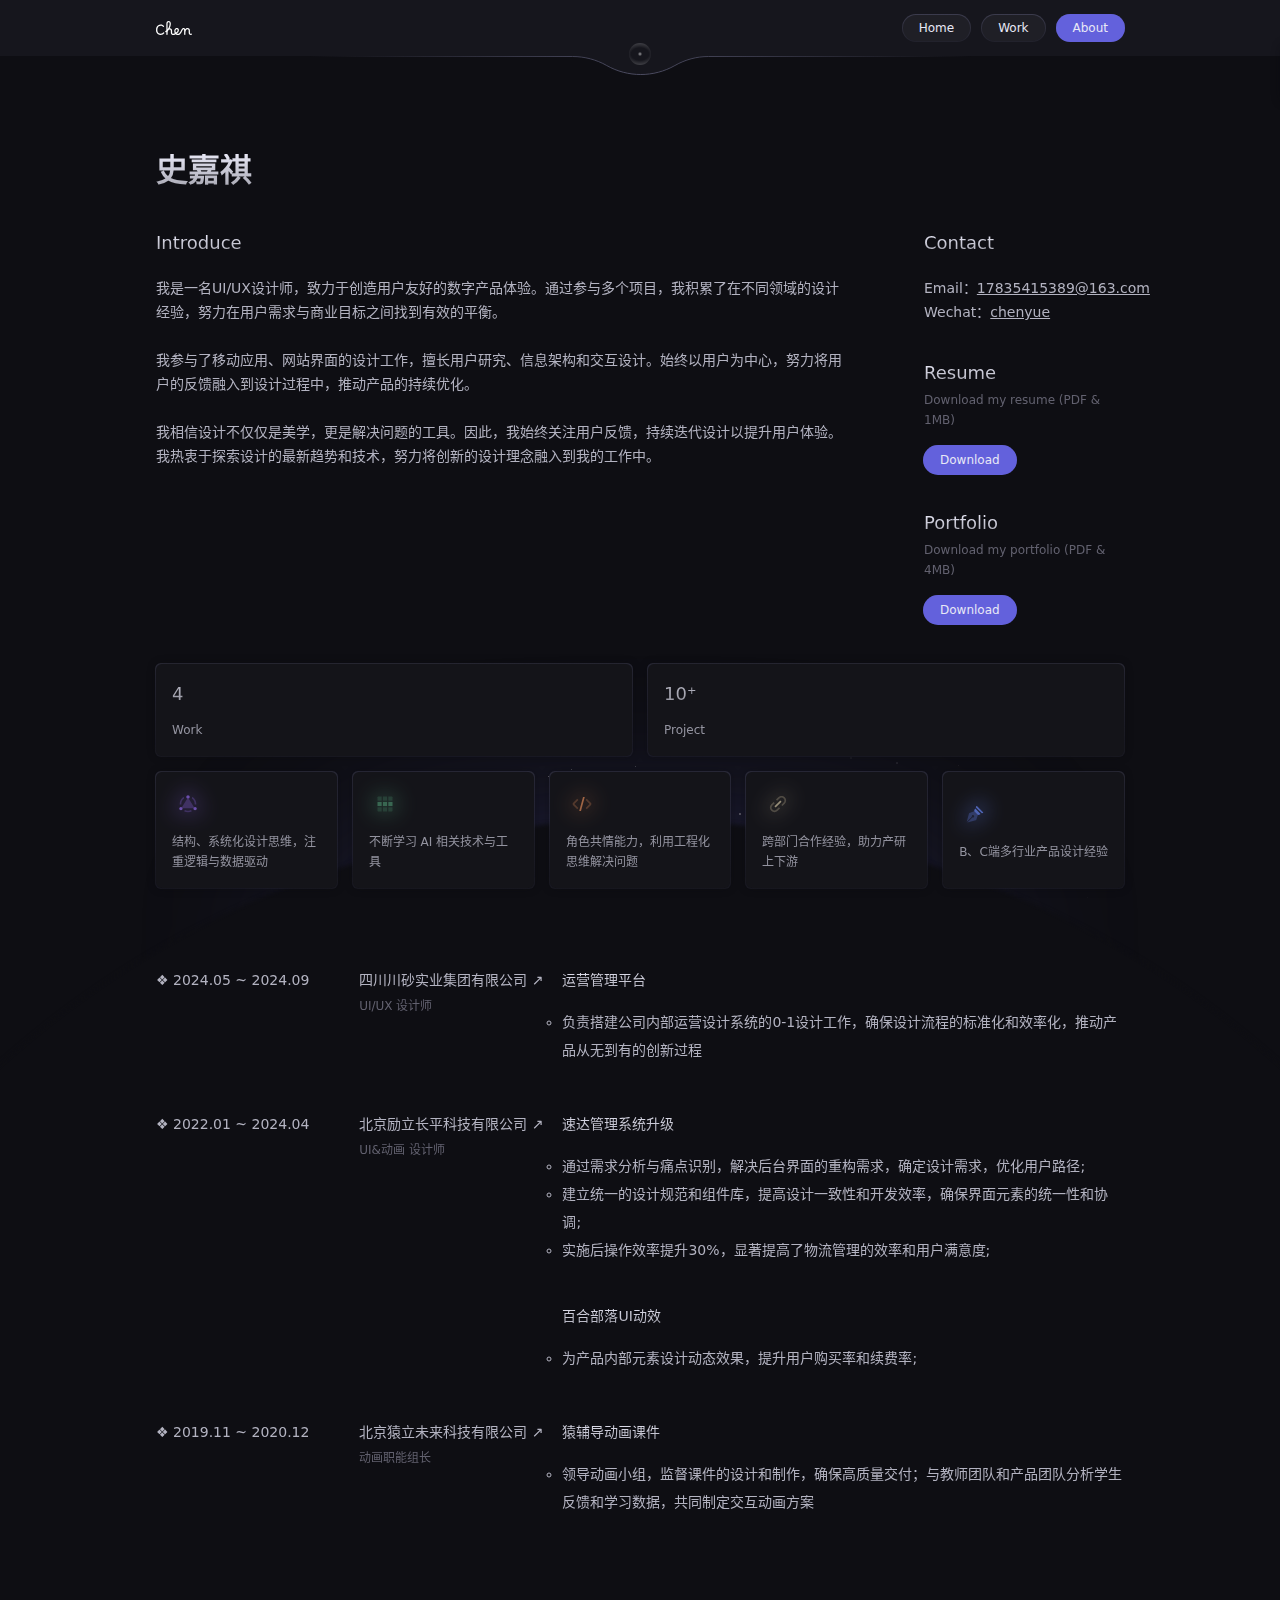
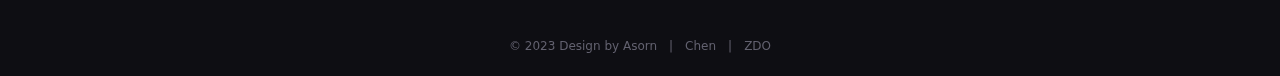
==== commit b2873cf6: "test" ====
--- a/about.html
+++ b/about.html
@@ -68,14 +68,14 @@
                         <div class="about-info-title resume-title">Resume</div>
                         <div class="resume-desc">
                             <div class="resume-desc-helptext">Download my resume (PDF & 1MB)</div>
-                            <div class="magical resume-btn"><a href="https://www.yuque.com/office/yuque/0/2024/pdf/12375012/1733299269743-a1bfbe8f-0657-4667-ba81-f5ae57a05ada.pdf?from=https%3A%2F%2Fwww.yuque.com%2Falison-cy5he%2Fao4okn%2Frye5r9c180eorf5e%2Fedit" target="_blank">Download</a></div>
+                            <div class="magical resume-btn"><a href="https://www.yuque.com/office/yuque/0/2024/pdf/12375012/1733367472460-c6f006e7-d23e-4659-b1b9-8113acf7bba8.pdf?from=https%3A%2F%2Fwww.yuque.com%2Falison-cy5he%2Fao4okn%2Frye5r9c180eorf5e" target="_blank">Download</a></div>
                         </div>
                     </div>
                     <div class="resume">
                         <div class="about-info-title resume-title">Portfolio</div>
                         <div class="resume-desc">
-                            <div class="resume-desc-helptext">Download my portfolio (PDF & 1MB)</div>
-                            <div class="magical resume-btn"><a href="https://www.yuque.com/alison-cy5he/ao4okn/mdppoc4ewge6hq8s" target="_blank">Download</a></div>
+                            <div class="resume-desc-helptext">Download my portfolio (PDF & 4MB)</div>
+                            <div class="magical resume-btn"><a href="https://www.yuque.com/office/yuque/0/2024/pdf/12375012/1733366655628-cff73adc-28f5-4b74-bb97-5625e1596aed.pdf?from=https%3A%2F%2Fwww.yuque.com%2Falison-cy5he%2Fao4okn%2Fmdppoc4ewge6hq8s" target="_blank">Download</a></div>
                         </div>
                     </div>
                 </div>
@@ -202,7 +202,7 @@
             <div>© 2023 Design by Asorn</div>
             <span>|</span>
             <div class="fillings">
-                <a href="https://asorn.cn/" target="_blank">Chen</a>
+                <a href="http://chenyue.xin/" target="_blank">Chen</a>
             </div>
             <span>|</span>
             <div class="friends">
